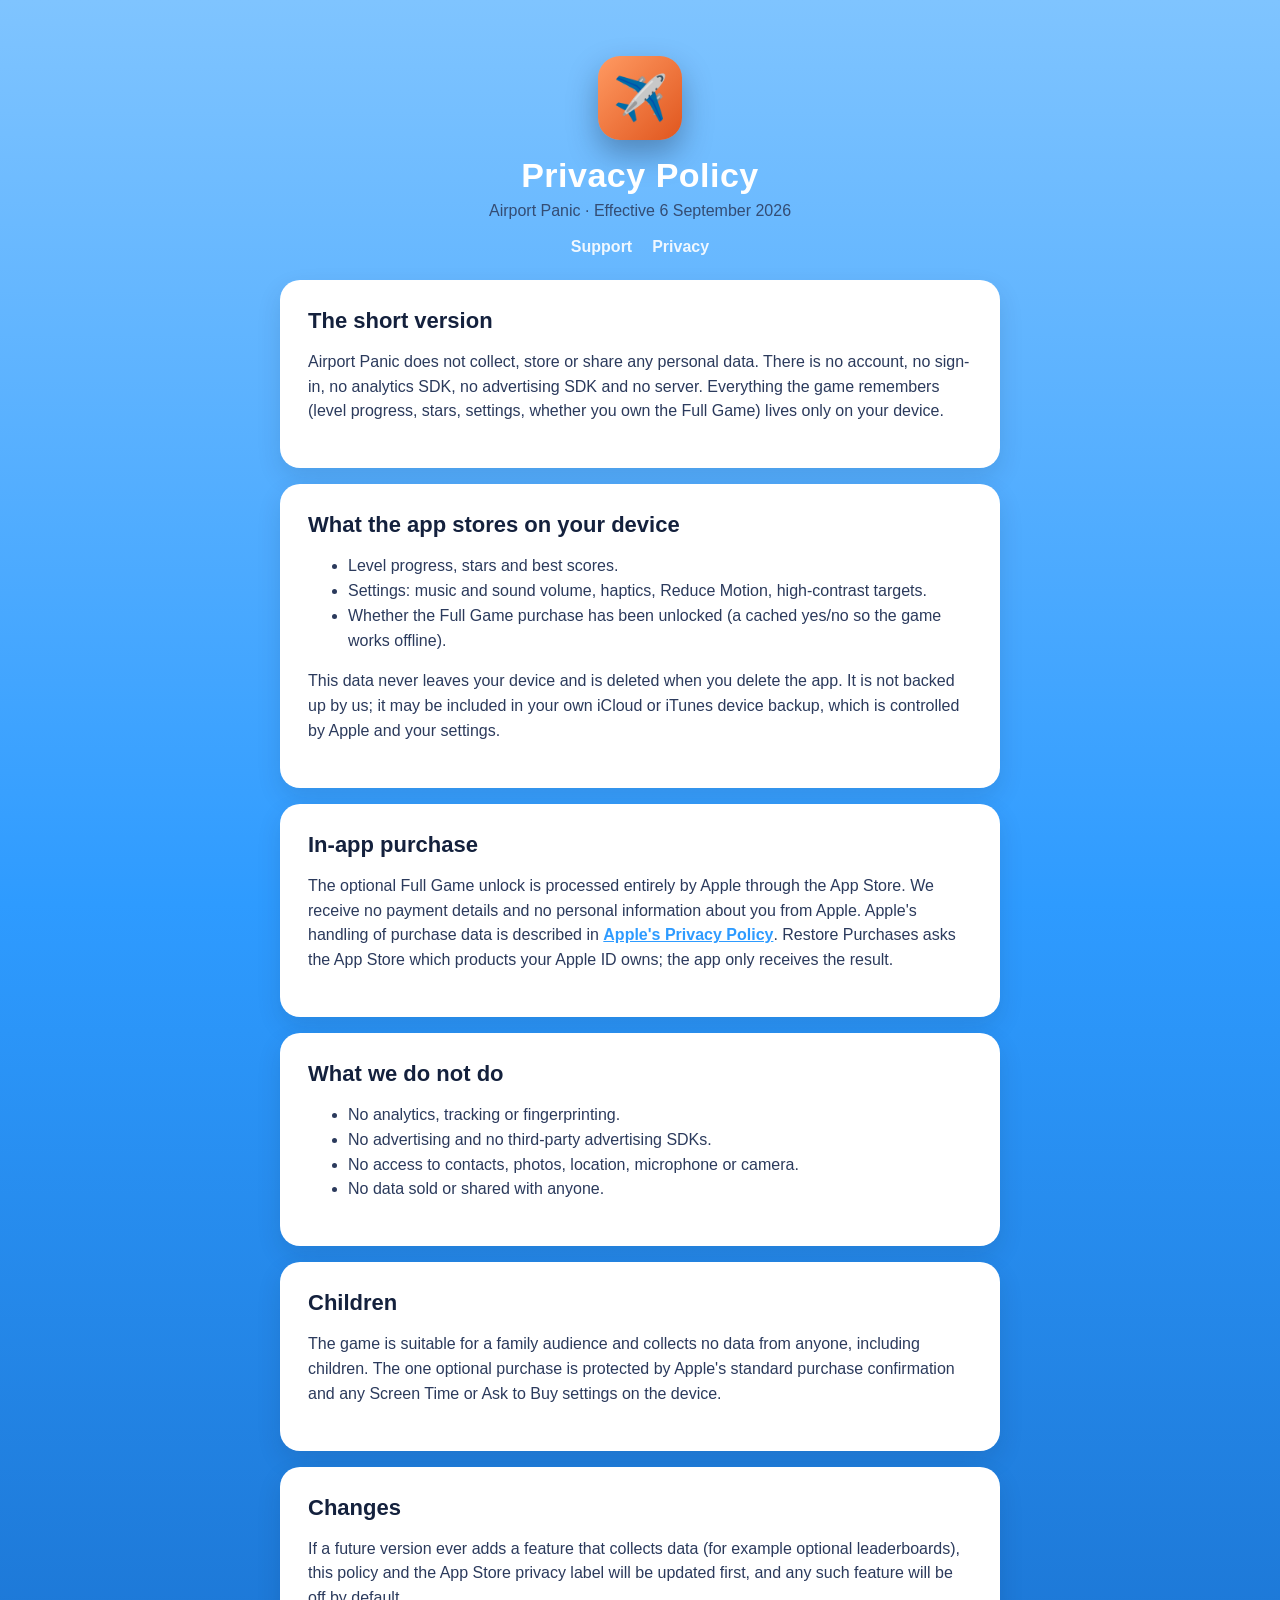
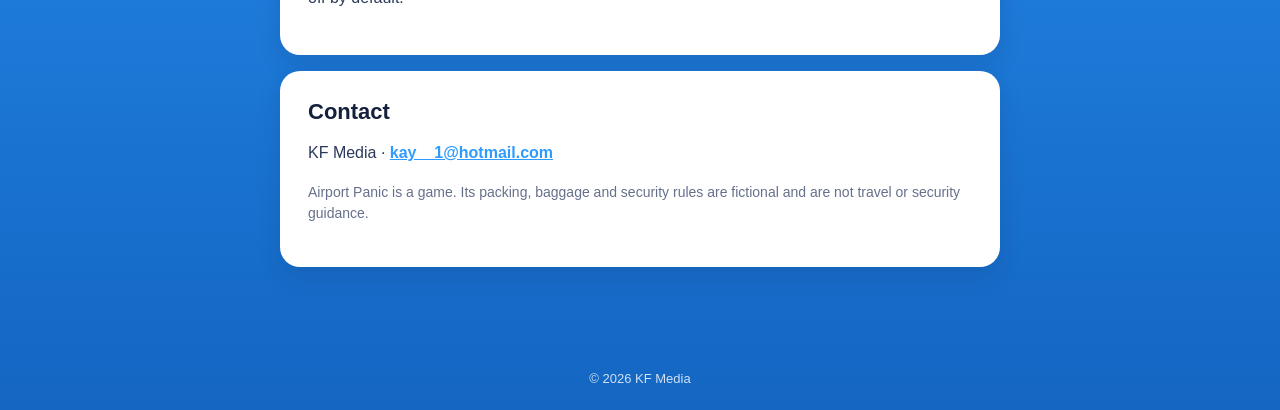
==== privacy.html @ cc9ed47e "Airport Panic support + privacy pages" ====
<!doctype html><html lang="en"><head><meta charset="utf-8"><meta name="viewport" content="width=device-width,initial-scale=1"><title>Airport Panic — Privacy Policy</title><link rel="stylesheet" href="style.css"></head><body>
<header><div class="tile">✈️</div><h1>Privacy Policy</h1><p>Airport Panic · Effective 6 September 2026</p><nav style="margin-top:14px"><a href="index.html">Support</a><a href="privacy.html">Privacy</a></nav></header>
<main>
<div class="card"><h2>The short version</h2><p>Airport Panic does not collect, store or share any personal data. There is no account, no sign-in, no analytics SDK, no advertising SDK and no server. Everything the game remembers (level progress, stars, settings, whether you own the Full Game) lives only on your device.</p></div>
<div class="card"><h2>What the app stores on your device</h2><ul><li>Level progress, stars and best scores.</li><li>Settings: music and sound volume, haptics, Reduce Motion, high-contrast targets.</li><li>Whether the Full Game purchase has been unlocked (a cached yes/no so the game works offline).</li></ul><p>This data never leaves your device and is deleted when you delete the app. It is not backed up by us; it may be included in your own iCloud or iTunes device backup, which is controlled by Apple and your settings.</p></div>
<div class="card"><h2>In-app purchase</h2><p>The optional Full Game unlock is processed entirely by Apple through the App Store. We receive no payment details and no personal information about you from Apple. Apple's handling of purchase data is described in <a href="https://www.apple.com/legal/privacy/" rel="noopener">Apple's Privacy Policy</a>. Restore Purchases asks the App Store which products your Apple ID owns; the app only receives the result.</p></div>
<div class="card"><h2>What we do not do</h2><ul><li>No analytics, tracking or fingerprinting.</li><li>No advertising and no third-party advertising SDKs.</li><li>No access to contacts, photos, location, microphone or camera.</li><li>No data sold or shared with anyone.</li></ul></div>
<div class="card"><h2>Children</h2><p>The game is suitable for a family audience and collects no data from anyone, including children. The one optional purchase is protected by Apple's standard purchase confirmation and any Screen Time or Ask to Buy settings on the device.</p></div>
<div class="card"><h2>Changes</h2><p>If a future version ever adds a feature that collects data (for example optional leaderboards), this policy and the App Store privacy label will be updated first, and any such feature will be off by default.</p></div>
<div class="card"><h2>Contact</h2><p>KF Media · <a href="mailto:kay__1@hotmail.com?subject=Airport%20Panic%20privacy">kay__1@hotmail.com</a></p><p class="muted">Airport Panic is a game. Its packing, baggage and security rules are fictional and are not travel or security guidance.</p></div>
</main><footer>© 2026 KF Media</footer></body></html>
---- style.css ----
:root{--navy:#14213D;--slate:#66708A;--sky:#2E9BFF;--sunset:#FF7A3D;--cloud:#F4F6FB}
*{box-sizing:border-box}body{margin:0;font-family:-apple-system,"Nunito",Segoe UI,Roboto,sans-serif;color:var(--navy);background:linear-gradient(180deg,#7FC4FF 0%,#2E9BFF 45%,#1466C2 100%);min-height:100vh}
header{padding:56px 20px 24px;text-align:center;color:#fff}header .tile{width:84px;height:84px;border-radius:22px;background:linear-gradient(135deg,#FF9A62,#E0561E);display:inline-flex;align-items:center;justify-content:center;font-size:44px;box-shadow:0 14px 30px rgba(20,33,61,.35)}
h1{margin:16px 0 4px;font-size:34px;letter-spacing:.5px}header p{margin:0;opacity:.85}
main{max-width:760px;margin:0 auto;padding:0 20px 64px}
.card{background:#fff;border-radius:20px;padding:28px;margin-bottom:16px;box-shadow:0 10px 24px rgba(20,33,61,.12)}
h2{margin:0 0 10px;font-size:22px}h3{margin:20px 0 6px;font-size:17px}p,li{line-height:1.55;color:#2B3A5C}a{color:var(--sky);font-weight:700}
.muted{color:var(--slate);font-size:14px}nav a{color:#fff;margin:0 10px;text-decoration:none;font-weight:700;opacity:.9}footer{text-align:center;color:#fff;opacity:.8;padding:24px;font-size:13px}
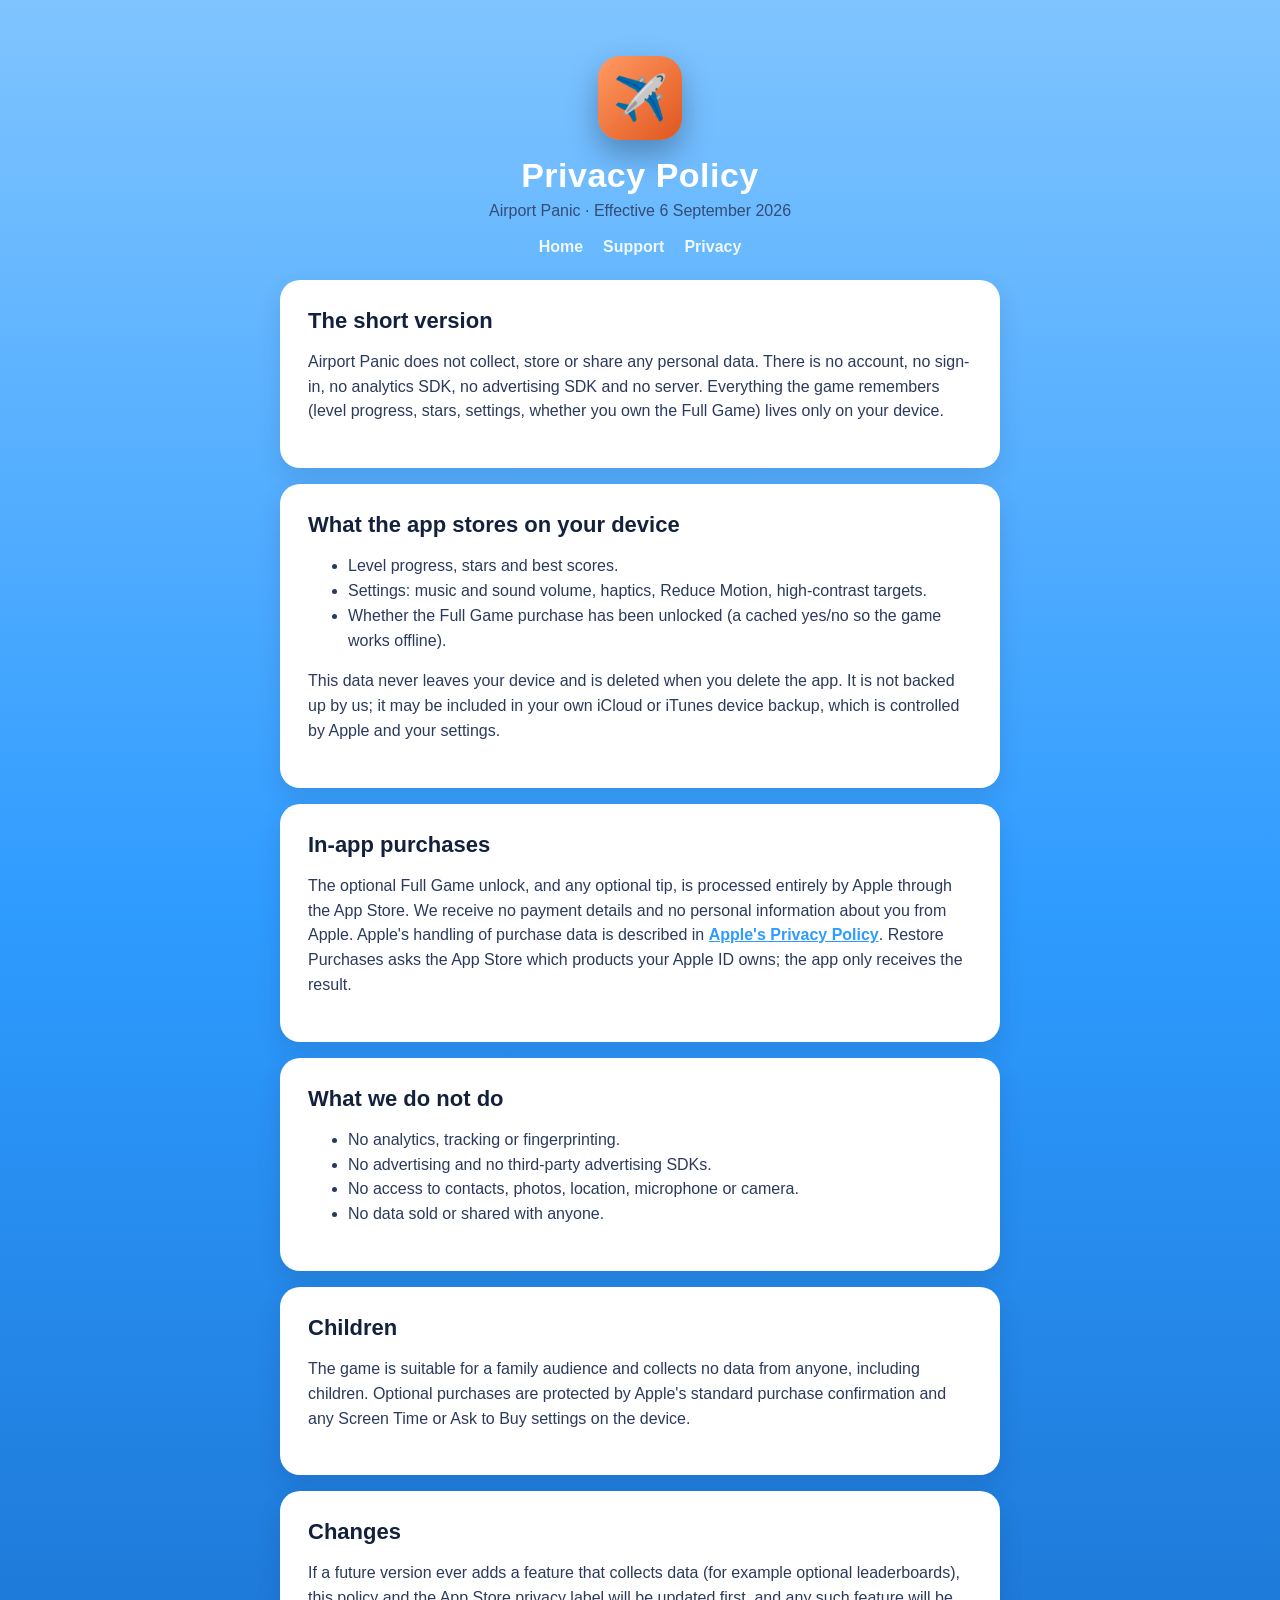
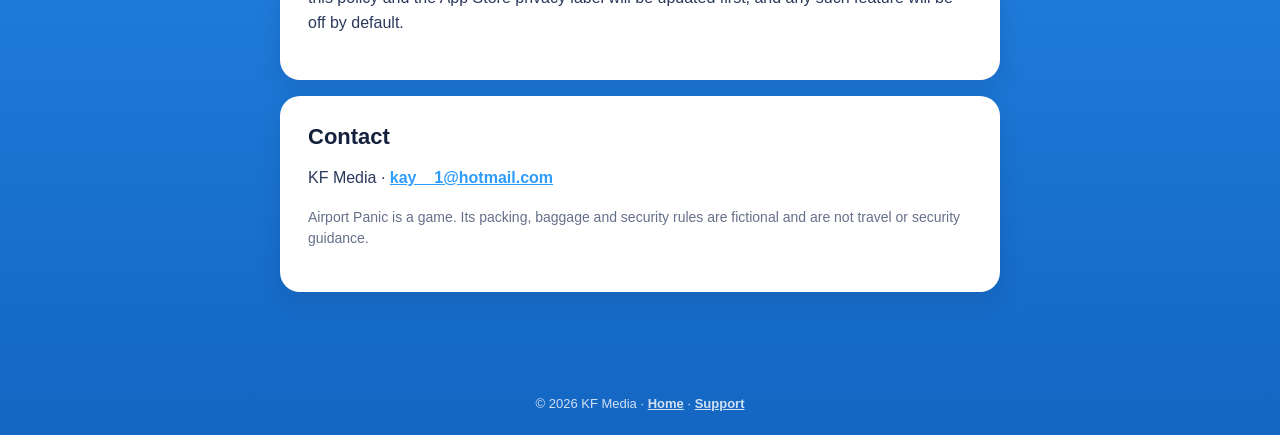
==== commit d6d91f91: "SEO: home page, meta/OG/Twitter tags, smart banner, JSON-LD, sitemap - index.html becomes a landing " ====
--- a/privacy.html
+++ b/privacy.html
@@ -1,11 +1,26 @@
-<!doctype html><html lang="en"><head><meta charset="utf-8"><meta name="viewport" content="width=device-width,initial-scale=1"><title>Airport Panic — Privacy Policy</title><link rel="stylesheet" href="style.css"></head><body>
-<header><div class="tile">✈️</div><h1>Privacy Policy</h1><p>Airport Panic · Effective 6 September 2026</p><nav style="margin-top:14px"><a href="index.html">Support</a><a href="privacy.html">Privacy</a></nav></header>
+<!doctype html><html lang="en-GB"><head><meta charset="utf-8"><meta name="viewport" content="width=device-width,initial-scale=1">
+<title>Airport Panic Privacy Policy</title>
+<meta name="description" content="Airport Panic collects no personal data: no account, no analytics, no advertising SDKs and no server. Progress and settings stay on your device.">
+<link rel="canonical" href="https://kdevelopment2026.github.io/airport-panic-site/privacy.html">
+<meta name="apple-itunes-app" content="app-id=6809162851">
+<meta name="theme-color" content="#2E9BFF">
+<link rel="icon" type="image/png" sizes="48x48" href="assets/favicon-48.png">
+<link rel="apple-touch-icon" href="assets/apple-touch-icon.png">
+<meta property="og:type" content="website">
+<meta property="og:site_name" content="Airport Panic">
+<meta property="og:title" content="Airport Panic Privacy Policy">
+<meta property="og:description" content="Airport Panic collects no personal data: no account, no analytics, no advertising SDKs and no server. Progress and settings stay on your device.">
+<meta property="og:url" content="https://kdevelopment2026.github.io/airport-panic-site/privacy.html">
+<meta property="og:image" content="https://kdevelopment2026.github.io/airport-panic-site/assets/og-image.jpg">
+<meta name="twitter:card" content="summary_large_image">
+<link rel="stylesheet" href="style.css"></head><body>
+<header><div class="tile" aria-hidden="true">✈️</div><h1>Privacy Policy</h1><p>Airport Panic · Effective 6 September 2026</p><nav style="margin-top:14px" aria-label="Site"><a href="index.html">Home</a><a href="support.html">Support</a><a href="privacy.html" aria-current="page">Privacy</a></nav></header>
 <main>
 <div class="card"><h2>The short version</h2><p>Airport Panic does not collect, store or share any personal data. There is no account, no sign-in, no analytics SDK, no advertising SDK and no server. Everything the game remembers (level progress, stars, settings, whether you own the Full Game) lives only on your device.</p></div>
 <div class="card"><h2>What the app stores on your device</h2><ul><li>Level progress, stars and best scores.</li><li>Settings: music and sound volume, haptics, Reduce Motion, high-contrast targets.</li><li>Whether the Full Game purchase has been unlocked (a cached yes/no so the game works offline).</li></ul><p>This data never leaves your device and is deleted when you delete the app. It is not backed up by us; it may be included in your own iCloud or iTunes device backup, which is controlled by Apple and your settings.</p></div>
-<div class="card"><h2>In-app purchase</h2><p>The optional Full Game unlock is processed entirely by Apple through the App Store. We receive no payment details and no personal information about you from Apple. Apple's handling of purchase data is described in <a href="https://www.apple.com/legal/privacy/" rel="noopener">Apple's Privacy Policy</a>. Restore Purchases asks the App Store which products your Apple ID owns; the app only receives the result.</p></div>
+<div class="card"><h2>In-app purchases</h2><p>The optional Full Game unlock, and any optional tip, is processed entirely by Apple through the App Store. We receive no payment details and no personal information about you from Apple. Apple's handling of purchase data is described in <a href="https://www.apple.com/legal/privacy/" rel="noopener">Apple's Privacy Policy</a>. Restore Purchases asks the App Store which products your Apple ID owns; the app only receives the result.</p></div>
 <div class="card"><h2>What we do not do</h2><ul><li>No analytics, tracking or fingerprinting.</li><li>No advertising and no third-party advertising SDKs.</li><li>No access to contacts, photos, location, microphone or camera.</li><li>No data sold or shared with anyone.</li></ul></div>
-<div class="card"><h2>Children</h2><p>The game is suitable for a family audience and collects no data from anyone, including children. The one optional purchase is protected by Apple's standard purchase confirmation and any Screen Time or Ask to Buy settings on the device.</p></div>
+<div class="card"><h2>Children</h2><p>The game is suitable for a family audience and collects no data from anyone, including children. Optional purchases are protected by Apple's standard purchase confirmation and any Screen Time or Ask to Buy settings on the device.</p></div>
 <div class="card"><h2>Changes</h2><p>If a future version ever adds a feature that collects data (for example optional leaderboards), this policy and the App Store privacy label will be updated first, and any such feature will be off by default.</p></div>
 <div class="card"><h2>Contact</h2><p>KF Media · <a href="mailto:kay__1@hotmail.com?subject=Airport%20Panic%20privacy">kay__1@hotmail.com</a></p><p class="muted">Airport Panic is a game. Its packing, baggage and security rules are fictional and are not travel or security guidance.</p></div>
-</main><footer>© 2026 KF Media</footer></body></html>
+</main><footer>© 2026 KF Media · <a href="index.html" style="color:#fff">Home</a> · <a href="support.html" style="color:#fff">Support</a></footer></body></html>
--- a/style.css
+++ b/style.css
@@ -6,3 +6,4 @@
 .card{background:#fff;border-radius:20px;padding:28px;margin-bottom:16px;box-shadow:0 10px 24px rgba(20,33,61,.12)}
 h2{margin:0 0 10px;font-size:22px}h3{margin:20px 0 6px;font-size:17px}p,li{line-height:1.55;color:#2B3A5C}a{color:var(--sky);font-weight:700}
 .muted{color:var(--slate);font-size:14px}nav a{color:#fff;margin:0 10px;text-decoration:none;font-weight:700;opacity:.9}footer{text-align:center;color:#fff;opacity:.8;padding:24px;font-size:13px}
+.lede{margin-top:6px!important;font-weight:700;opacity:1!important}.store{display:inline-block;margin-top:18px;padding:12px 22px;border-radius:999px;background:var(--navy);color:#fff;text-decoration:none;font-weight:800;box-shadow:0 10px 22px rgba(20,33,61,.3)}.store:hover,.store:focus-visible{background:#0B1530}
